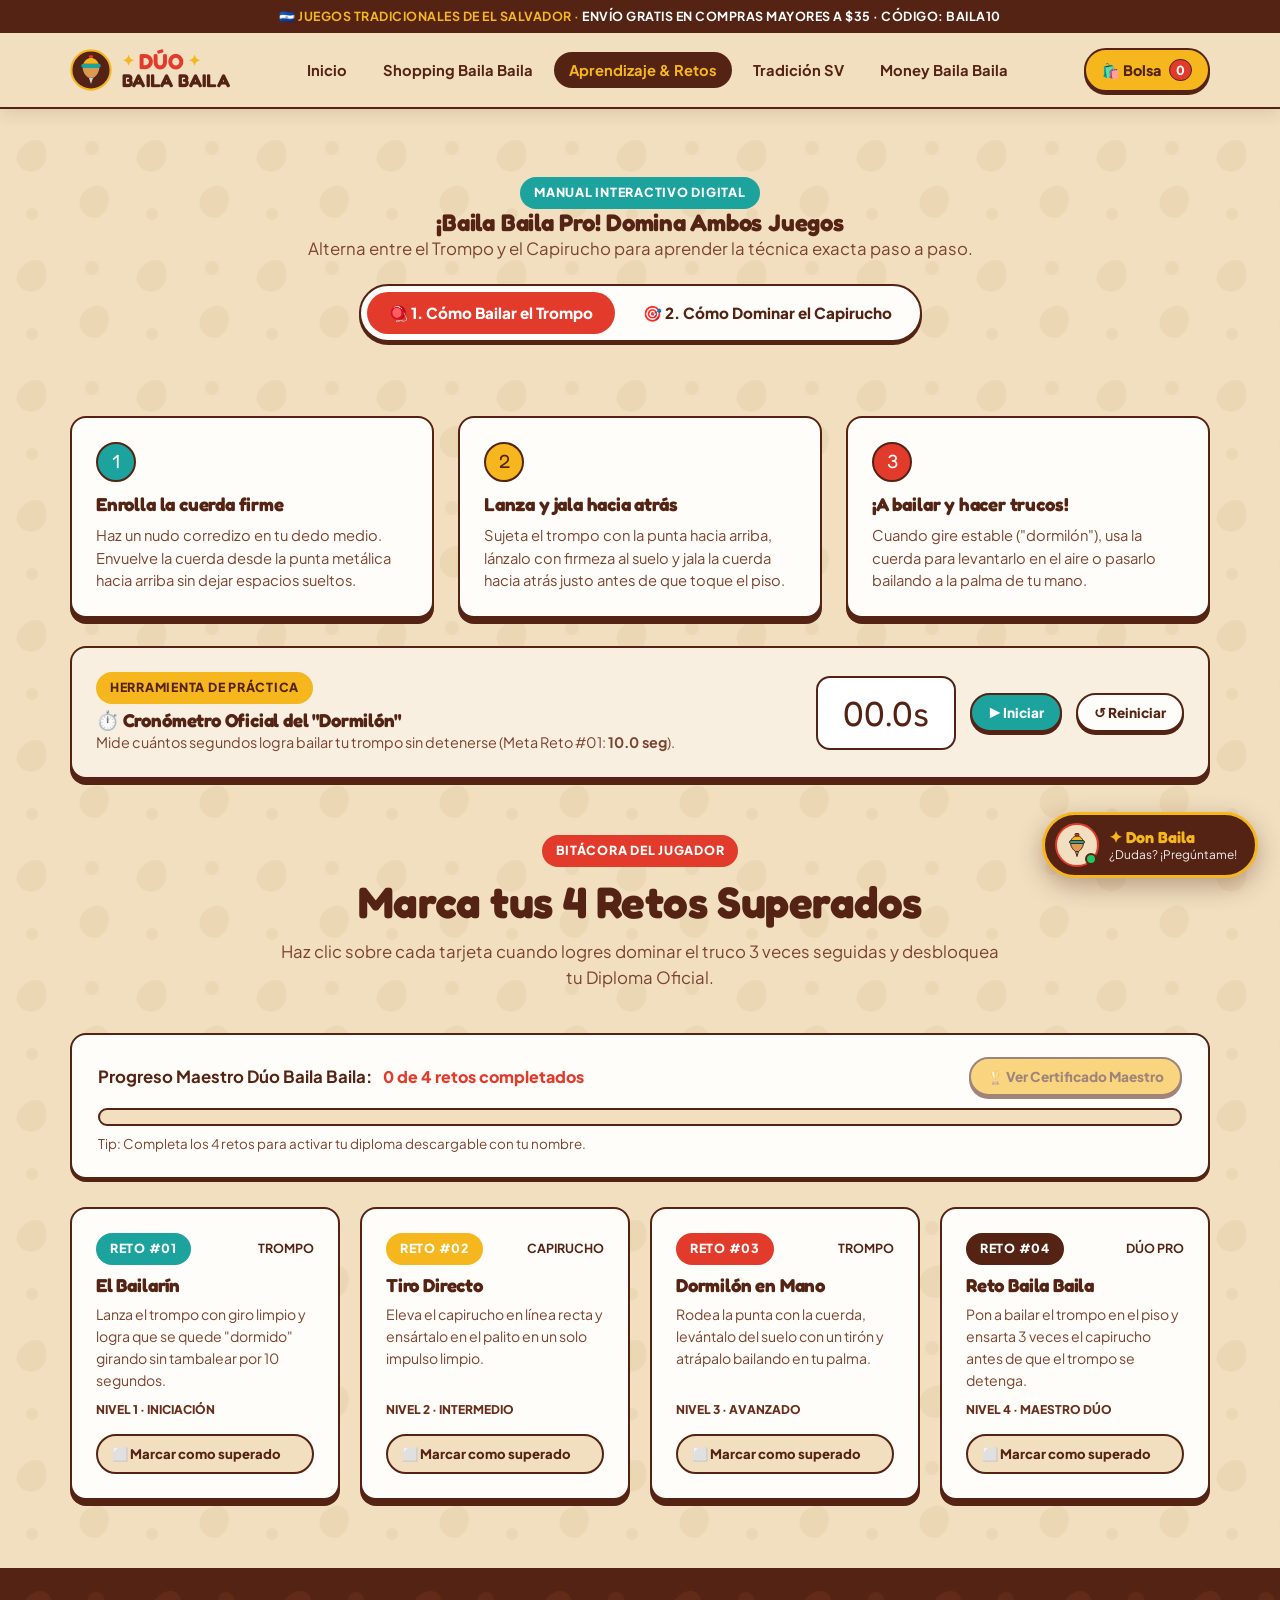
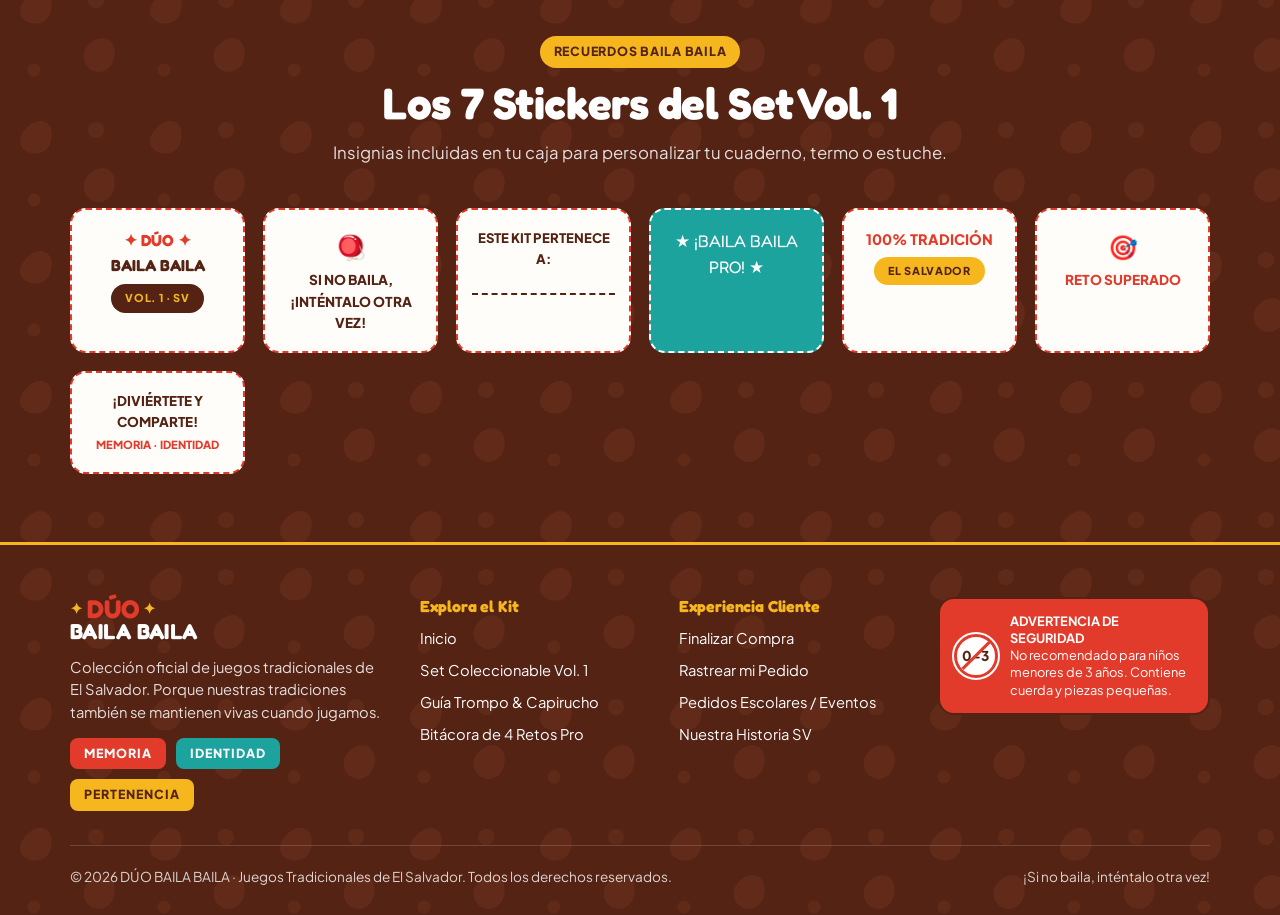
==== academia.html @ 1959f668 "Add files via upload" ====
<!DOCTYPE html>
<html lang="es">
<head>
  <meta charset="UTF-8">
  <meta name="viewport" content="width=device-width, initial-scale=1.0">
  <title>Academia & Retos Pro | DÚO BAILA BAILA</title>
  <link rel="stylesheet" href="css/styles.css">
</head>
<body>
  <div id="siteHeader"></div>

  <main>
    <!-- GUÍA INTERACTIVA PASO A PASO -->
    <section class="section" style="padding-bottom:36px;">
      <div class="container">
        <div class="section-header">
          <span class="badge-pill turquoise">Manual Interactivo Digital</span>
          <h1>¡Baila Baila Pro! Domina Ambos Juegos</h1>
          <p>Alterna entre el Trompo y el Capirucho para aprender la técnica exacta paso a paso.</p>

          <div style="margin-top:22px;">
            <div class="tabs-nav">
              <button class="tab-btn active" onclick="switchGuideTab('trompo', this)">🪀 1. Cómo Bailar el Trompo</button>
              <button class="tab-btn" onclick="switchGuideTab('capirucho', this)">🎯 2. Cómo Dominar el Capirucho</button>
            </div>
          </div>
        </div>

        <!-- TAB TROMPO -->
        <div class="tab-panel active" id="panel-trompo">
          <div class="cards-grid-3">
            <div class="craft-card">
              <span class="step-number" style="background:var(--turquoise); color:#FFF;">1</span>
              <h3 style="margin-bottom:8px;">Enrolla la cuerda firme</h3>
              <p style="font-size:0.92rem; color:var(--choco-soft);">Haz un nudo corredizo en tu dedo medio. Envuelve la cuerda desde la punta metálica hacia arriba sin dejar espacios sueltos.</p>
            </div>
            <div class="craft-card">
              <span class="step-number" style="background:var(--gold); color:var(--choco-dark);">2</span>
              <h3 style="margin-bottom:8px;">Lanza y jala hacia atrás</h3>
              <p style="font-size:0.92rem; color:var(--choco-soft);">Sujeta el trompo con la punta hacia arriba, lánzalo con firmeza al suelo y jala la cuerda hacia atrás justo antes de que toque el piso.</p>
            </div>
            <div class="craft-card">
              <span class="step-number" style="background:var(--coral); color:#FFF;">3</span>
              <h3 style="margin-bottom:8px;">¡A bailar y hacer trucos!</h3>
              <p style="font-size:0.92rem; color:var(--choco-soft);">Cuando gire estable ("dormilón"), usa la cuerda para levantarlo en el aire o pasarlo bailando a la palma de tu mano.</p>
            </div>
          </div>
        </div>

        <!-- TAB CAPIRUCHO -->
        <div class="tab-panel" id="panel-capirucho">
          <div class="cards-grid-3">
            <div class="craft-card">
              <span class="step-number" style="background:var(--turquoise); color:#FFF;">1</span>
              <h3 style="margin-bottom:8px;">Sujeta el palito en vertical</h3>
              <p style="font-size:0.92rem; color:var(--choco-soft);">Deja colgar la campana del capirucho completamente quieta para evitar que se balancee hacia los lados.</p>
            </div>
            <div class="craft-card">
              <span class="step-number" style="background:var(--gold); color:var(--choco-dark);">2</span>
              <h3 style="margin-bottom:8px;">Impulso recto hacia arriba</h3>
              <p style="font-size:0.92rem; color:var(--choco-soft);">Flexiona levemente las rodillas y eleva la muñeca con suavidad para que el capirucho suba verticalmente.</p>
            </div>
            <div class="craft-card">
              <span class="step-number" style="background:var(--coral); color:#FFF;">3</span>
              <h3 style="margin-bottom:8px;">¡Ensarta en el punto más alto!</h3>
              <p style="font-size:0.92rem; color:var(--choco-soft);">Mantén la vista en el orificio y acompaña la caída bajando un poco la mano para suavizar el impacto.</p>
            </div>
          </div>
        </div>

        <!-- CRONÓMETRO PARA EL RETO DEL DORMILÓN -->
        <div class="craft-card" style="margin-top:28px; background:var(--surface-soft); flex-direction:row; justify-content:space-between; align-items:center; flex-wrap:wrap; gap:18px;">
          <div>
            <span class="badge-pill gold" style="margin-bottom:6px;">Herramienta de Práctica</span>
            <h3>⏱️ Cronómetro Oficial del "Dormilón"</h3>
            <p style="font-size:0.9rem; color:var(--choco-soft);">Mide cuántos segundos logra bailar tu trompo sin detenerse (Meta Reto #01: <strong>10.0 seg</strong>).</p>
          </div>
          <div style="display:flex; align-items:center; gap:14px; flex-wrap:wrap;">
            <div id="timerDisplay" style="font-family:var(--font-display); font-size:2.2rem; background:#FFF; border:2.5px solid var(--choco-dark); padding:8px 20px; border-radius:14px; min-width:140px; text-align:center;">00.0s</div>
            <button class="btn btn-turquoise btn-sm" id="timerStartBtn" onclick="toggleTimer()">▶ Iniciar</button>
            <button class="btn btn-cream btn-sm" onclick="resetTimer()">↺ Reiniciar</button>
          </div>
        </div>
      </div>
    </section>

    <!-- BITÁCORA INTERACTIVA DE 4 RETOS PRO -->
    <section class="section" id="retos" style="padding-top:20px;">
      <div class="container">
        <div class="section-header">
          <span class="badge-pill coral">Bitácora del Jugador</span>
          <h2>Marca tus 4 Retos Superados</h2>
          <p>Haz clic sobre cada tarjeta cuando logres dominar el truco 3 veces seguidas y desbloquea tu Diploma Oficial.</p>
        </div>

        <div class="progress-box">
          <div style="display:flex; justify-content:space-between; align-items:center; flex-wrap:wrap; gap:10px;">
            <div>
              <strong style="font-size:1.05rem;">Progreso Maestro Dúo Baila Baila:</strong>
              <span id="progressLabel" style="color:var(--coral); font-weight:800; margin-left:8px;">0 de 4 retos completados</span>
            </div>
            <button class="btn btn-gold btn-sm" id="openCertBtn" onclick="openCertificateModal()" disabled style="opacity:0.55;">
              🏆 Ver Certificado Maestro
            </button>
          </div>
          <div class="progress-track">
            <div class="progress-fill" id="challengesProgressFill"></div>
          </div>
          <p style="font-size:0.84rem; color:var(--choco-soft);">Tip: Completa los 4 retos para activar tu diploma descargable con tu nombre.</p>
        </div>

        <div class="cards-grid-4" id="challengesGrid"></div>
      </div>
    </section>

    <!-- GALERÍA DE LOS 7 STICKERS COLECCIONABLES -->
    <section class="section bg-choco-pattern">
      <div class="container">
        <div class="section-header">
          <span class="badge-pill gold">Recuerdos Baila Baila</span>
          <h2 style="color:#FFFFFF;">Los 7 Stickers del Set Vol. 1</h2>
          <p style="color:rgba(255,255,255,0.85);">Insignias incluidas en tu caja para personalizar tu cuaderno, termo o estuche.</p>
        </div>

        <div class="stickers-showcase" style="color:var(--choco-dark);">
          <div class="sticker-item">
            <div style="font-weight:900; color:var(--coral); font-family:var(--font-display);">✦ DÚO ✦</div>
            <div style="font-weight:900; font-family:var(--font-display); margin-bottom:6px;">BAILA BAILA</div>
            <span class="badge-pill" style="font-size:0.68rem;">VOL. 1 · SV</span>
          </div>
          <div class="sticker-item">
            <div style="font-size:1.5rem; margin-bottom:4px;">🪀</div>
            <div style="font-weight:800; font-size:0.85rem;">SI NO BAILA, ¡INTÉNTALO OTRA VEZ!</div>
          </div>
          <div class="sticker-item">
            <div style="font-weight:800; font-size:0.82rem; margin-bottom:8px;">ESTE KIT PERTENECE A:</div>
            <div style="border-bottom:2px dashed var(--choco-dark); height:18px;"></div>
          </div>
          <div class="sticker-item" style="background:var(--turquoise); color:#FFF; border-color:#FFF;">
            <div style="font-family:var(--font-display); font-size:1.05rem;">★ ¡BAILA BAILA PRO! ★</div>
          </div>
          <div class="sticker-item">
            <div style="font-weight:900; color:var(--coral); font-size:0.9rem;">100% TRADICIÓN</div>
            <span class="badge-pill gold" style="font-size:0.68rem; margin-top:6px;">EL SALVADOR</span>
          </div>
          <div class="sticker-item">
            <div style="font-size:1.5rem; margin-bottom:4px;">🎯</div>
            <div style="font-weight:900; font-size:0.85rem; color:var(--coral);">RETO SUPERADO</div>
          </div>
          <div class="sticker-item">
            <div style="font-weight:900; font-size:0.84rem;">¡DIVIÉRTETE Y COMPARTE!</div>
            <div style="font-size:0.7rem; color:var(--coral); font-weight:800; margin-top:4px;">MEMORIA · IDENTIDAD</div>
          </div>
        </div>
      </div>
    </section>
  </main>

  <!-- MODAL CERTIFICADO MAESTRO -->
  <div class="modal-overlay" id="certModal" onclick="if(event.target===this) closeCertModal()">
    <div class="modal-box" style="background:var(--bg-cream); border:4px solid var(--choco-dark); text-align:center;">
      <button class="modal-close no-print" onclick="closeCertModal()">✕</button>
      <div style="border:3px double var(--coral); border-radius:18px; padding:26px; background:var(--surface-card);">
        <span class="badge-pill gold">DIPLOMA OFICIAL · VOL. 1</span>
        <h2 style="font-size:1.9rem; margin:14px 0 6px; color:var(--coral);">¡MAESTRO DÚO BAILA BAILA!</h2>
        <p style="font-size:0.92rem; color:var(--choco-soft);">Se otorga el presente reconocimiento tradicional a:</p>

        <div style="margin:16px auto; max-width:340px;">
          <input type="text" id="certPlayerNameInput" class="form-control" placeholder="Escribe tu nombre aquí..." style="text-align:center; font-family:var(--font-display); font-size:1.25rem;" oninput="Storage.savePlayerName(this.value)">
        </div>

        <p style="font-size:0.9rem; margin-bottom:18px;">
          Por haber superado con éxito los <strong>4 Retos Oficiales</strong> de Trompo y Capirucho, manteniendo vivas las tradiciones de <strong>El Salvador</strong>.
        </p>

        <div class="pillars-row" style="justify-content:center; margin-bottom:20px;">
          <span class="pillar-chip">MEMORIA</span>
          <span class="pillar-chip">IDENTIDAD</span>
          <span class="pillar-chip">PERTENENCIA</span>
        </div>

        <button class="btn btn-coral no-print" onclick="window.print()">🖨️ Imprimir / Guardar PDF</button>
      </div>
    </div>
  </div>

  <div id="siteFooter"></div>

  <script src="js/app.js"></script>
  <script>
    injectSharedShell('academia');

    const CHALLENGES_DATA = [
      {
        id: 'reto-1',
        num: 'RETO #01',
        toy: 'TROMPO',
        level: 'NIVEL 1 · INICIACIÓN',
        color: 'var(--turquoise)',
        title: 'El Bailarín',
        desc: 'Lanza el trompo con giro limpio y logra que se quede "dormido" girando sin tambalear por 10 segundos.'
      },
      {
        id: 'reto-2',
        num: 'RETO #02',
        toy: 'CAPIRUCHO',
        level: 'NIVEL 2 · INTERMEDIO',
        color: 'var(--gold)',
        title: 'Tiro Directo',
        desc: 'Eleva el capirucho en línea recta y ensártalo en el palito en un solo impulso limpio.'
      },
      {
        id: 'reto-3',
        num: 'RETO #03',
        toy: 'TROMPO',
        level: 'NIVEL 3 · AVANZADO',
        color: 'var(--coral)',
        title: 'Dormilón en Mano',
        desc: 'Rodea la punta con la cuerda, levántalo del suelo con un tirón y atrápalo bailando en tu palma.'
      },
      {
        id: 'reto-4',
        num: 'RETO #04',
        toy: 'DÚO PRO',
        level: 'NIVEL 4 · MAESTRO DÚO',
        color: 'var(--choco-dark)',
        title: 'Reto Baila Baila',
        desc: 'Pon a bailar el trompo en el piso y ensarta 3 veces el capirucho antes de que el trompo se detenga.'
      }
    ];

    function switchGuideTab(tabName, btnEl) {
      document.querySelectorAll('.tab-btn').forEach(b => b.classList.remove('active'));
      document.querySelectorAll('.tab-panel').forEach(p => p.classList.remove('active'));
      btnEl.classList.add('active');
      document.getElementById('panel-' + tabName).classList.add('active');
    }

    function renderChallenges() {
      const completed = Storage.getChallenges();
      const grid = document.getElementById('challengesGrid');
      grid.innerHTML = CHALLENGES_DATA.map(ch => {
        const isDone = completed.includes(ch.id);
        return `
          <div class="craft-card challenge-card ${isDone ? 'completed' : ''}" onclick="toggleChallenge('${ch.id}')">
            <div style="display:flex; justify-content:space-between; align-items:center; margin-bottom:10px;">
              <span class="badge-pill" style="background:${ch.color}; color:#FFF;">${ch.num}</span>
              <strong style="font-size:0.78rem;">${ch.toy}</strong>
            </div>
            <h3 style="margin-bottom:8px;">${ch.title}</h3>
            <p style="font-size:0.88rem; color:var(--choco-soft); flex:1;">${ch.desc}</p>
            <div style="font-size:0.75rem; font-weight:800; margin-top:10px; color:var(--choco-mid);">${ch.level}</div>
            <div class="challenge-check">
              ${isDone ? '✅ ¡Reto Superado!' : '⬜ Marcar como superado'}
            </div>
          </div>
        `;
      }).join('');

      const count = completed.length;
      const pct = (count / CHALLENGES_DATA.length) * 100;
      document.getElementById('progressLabel').textContent = `${count} de 4 retos completados`;
      document.getElementById('challengesProgressFill').style.width = pct + '%';

      const certBtn = document.getElementById('openCertBtn');
      if (count === 4) {
        certBtn.disabled = false;
        certBtn.style.opacity = '1';
      } else {
        certBtn.disabled = true;
        certBtn.style.opacity = '0.55';
      }
    }

    function toggleChallenge(id) {
      let completed = Storage.getChallenges();
      if (completed.includes(id)) {
        completed = completed.filter(c => c !== id);
      } else {
        completed.push(id);
        showToast('⭐ ¡Reto marcado como superado!');
        if (completed.length === 4) {
          setTimeout(() => {
            showToast('🏆 ¡Felicidades! Desbloqueaste tu Certificado Maestro');
            openCertificateModal();
          }, 450);
        }
      }
      Storage.saveChallenges(completed);
      renderChallenges();
    }

    function openCertificateModal() {
      const input = document.getElementById('certPlayerNameInput');
      input.value = Storage.getPlayerName();
      document.getElementById('certModal').classList.add('open');
    }

    function closeCertModal() {
      document.getElementById('certModal').classList.remove('open');
    }

    /* Cronómetro */
    let timerInterval = null;
    let elapsedTenths = 0;

    function toggleTimer() {
      const btn = document.getElementById('timerStartBtn');
      if (timerInterval) {
        clearInterval(timerInterval);
        timerInterval = null;
        btn.textContent = '▶ Continuar';
        if (elapsedTenths >= 100) {
          showToast('🔥 ¡Superaste los 10 segundos del Reto #01!');
        }
      } else {
        btn.textContent = '⏸ Pausar';
        timerInterval = setInterval(() => {
          elapsedTenths++;
          const secs = (elapsedTenths / 10).toFixed(1).padStart(4, '0');
          document.getElementById('timerDisplay').textContent = `${secs}s`;
        }, 100);
      }
    }

    function resetTimer() {
      clearInterval(timerInterval);
      timerInterval = null;
      elapsedTenths = 0;
      document.getElementById('timerDisplay').textContent = '00.0s';
      document.getElementById('timerStartBtn').textContent = '▶ Iniciar';
    }

    renderChallenges();
  </script>
</body>
</html>
---- css/styles.css ----
/* ==========================================================================
   DÚO BAILA BAILA — Sistema de Diseño Artesanal (El Salvador)
   Paleta oficial extraída del empaque Vol. 1:
   - Crema cálido: #F1DFC0 / Patrón orgánico: #E6CFA9
   - Café chocolate: #542314 / #682E1C
   - Rojo coral: #E33B2B
   - Amarillo dorado: #F6B61E
   - Turquesa artesanal: #1CA39E
   ========================================================================== */

@import url('https://fonts.googleapis.com/css2?family=Fredoka:wght@600;700&family=Plus+Jakarta+Sans:wght@400;500;600;700;800&display=swap');

:root {
  --bg-cream: #F1DFC0;
  --bg-cream-dark: #E6CFA9;
  --surface-card: #FFFDF9;
  --surface-soft: #F9EFE0;
  --border-sand: #D6BC94;

  --choco-dark: #542314;
  --choco-mid: #682E1C;
  --choco-soft: #7C4330;

  --coral: #E33B2B;
  --coral-hover: #C92E20;
  --gold: #F6B61E;
  --gold-hover: #E0A10E;
  --turquoise: #1CA39E;
  --turquoise-dark: #15827E;
  --green-craft: #2E9E5B;

  --font-display: 'Fredoka', 'Arial Black', sans-serif;
  --font-body: 'Plus Jakarta Sans', -apple-system, BlinkMacSystemFont, sans-serif;

  --radius-sm: 10px;
  --radius-md: 16px;
  --radius-lg: 24px;
  --radius-pill: 999px;

  --shadow-stamp: 0 5px 0 var(--choco-dark);
  --shadow-stamp-sm: 0 3px 0 var(--choco-dark);
  --shadow-card: 0 10px 25px rgba(84, 35, 20, 0.08);
  --transition: 0.22s cubic-bezier(0.22, 1, 0.36, 1);
}

/* Reset & Base */
*, *::before, *::after {
  box-sizing: border-box;
  margin: 0;
  padding: 0;
}

html {
  scroll-behavior: smooth;
  font-size: 16px;
}

/* Compensación para anclas internas bajo la cabecera fija */
[id] {
  scroll-margin-top: 120px;
}

body {
  font-family: var(--font-body);
  color: var(--choco-dark);
  background-color: var(--bg-cream);
  background-image: url("data:image/svg+xml,%3Csvg xmlns='http://www.w3.org/2000/svg' width='120' height='120' viewBox='0 0 120 120'%3E%3Cpath d='M18,32 C30,12 52,18 45,42 C38,60 10,50 18,32 Z' fill='%23E6CFA9' fill-opacity='0.52'/%3E%3Cpath d='M82,74 C98,56 116,70 106,90 C96,108 72,92 82,74 Z' fill='%23E6CFA9' fill-opacity='0.52'/%3E%3Ccircle cx='92' cy='28' r='7' fill='%23E6CFA9' fill-opacity='0.48'/%3E%3Ccircle cx='32' cy='94' r='6' fill='%23E6CFA9' fill-opacity='0.48'/%3E%3C/svg%3E");
  line-height: 1.55;
  min-height: 100vh;
  display: flex;
  flex-direction: column;
}

main {
  flex: 1;
}

img, svg {
  display: block;
  max-width: 100%;
}

a {
  color: inherit;
  text-decoration: none;
}

button, input, select, textarea {
  font-family: inherit;
  color: inherit;
}

.container {
  width: 100%;
  max-width: 1180px;
  margin: 0 auto;
  padding: 0 20px;
}

/* Textura Chocolate Oscuro */
.bg-choco-pattern {
  background-color: var(--choco-dark);
  background-image: url("data:image/svg+xml,%3Csvg xmlns='http://www.w3.org/2000/svg' width='130' height='130' viewBox='0 0 130 130'%3E%3Cpath d='M22,36 C36,14 58,22 50,46 C42,64 12,54 22,36 Z' fill='%23682E1C' fill-opacity='0.65'/%3E%3Cpath d='M86,80 C102,60 122,74 112,96 C100,114 76,98 86,80 Z' fill='%23682E1C' fill-opacity='0.65'/%3E%3Ccircle cx='96' cy='32' r='8' fill='%23682E1C' fill-opacity='0.6'/%3E%3Ccircle cx='34' cy='102' r='6.5' fill='%23682E1C' fill-opacity='0.6'/%3E%3C/svg%3E");
  color: #FFFFFF;
}

/* Tipografía */
h1, h2, h3, h4, .font-display {
  font-family: var(--font-display);
  line-height: 1.15;
  letter-spacing: -0.01em;
}

.section {
  padding: 68px 0;
}

.section-header {
  text-align: center;
  max-width: 720px;
  margin: 0 auto 42px;
}

.section-header h2 {
  font-size: clamp(1.9rem, 3.6vw, 2.75rem);
  margin-top: 10px;
  margin-bottom: 12px;
}

.section-header p {
  font-size: 1.05rem;
  color: var(--choco-soft);
}

/* Badges & Sellos */
.badge-pill {
  display: inline-flex;
  align-items: center;
  gap: 8px;
  padding: 6px 14px;
  border-radius: var(--radius-pill);
  font-size: 0.78rem;
  font-weight: 800;
  text-transform: uppercase;
  letter-spacing: 0.06em;
  background: var(--choco-dark);
  color: var(--gold);
}

.badge-pill.coral {
  background: var(--coral);
  color: #FFFFFF;
}

.badge-pill.turquoise {
  background: var(--turquoise);
  color: #FFFFFF;
}

.badge-pill.gold {
  background: var(--gold);
  color: var(--choco-dark);
}

/* Botones estilo Sello Artesanal */
.btn {
  display: inline-flex;
  align-items: center;
  justify-content: center;
  gap: 9px;
  padding: 13px 24px;
  border-radius: var(--radius-pill);
  font-weight: 800;
  font-size: 0.95rem;
  border: 2.5px solid var(--choco-dark);
  cursor: pointer;
  transition: transform var(--transition), box-shadow var(--transition), background-color var(--transition);
  box-shadow: var(--shadow-stamp-sm);
  text-align: center;
}

.btn:hover {
  transform: translateY(-2px);
  box-shadow: var(--shadow-stamp);
}

.btn:active {
  transform: translateY(2px);
  box-shadow: 0 1px 0 var(--choco-dark);
}

.btn-coral {
  background: var(--coral);
  color: #FFFFFF;
}

.btn-coral:hover {
  background: var(--coral-hover);
}

.btn-gold {
  background: var(--gold);
  color: var(--choco-dark);
}

.btn-gold:hover {
  background: var(--gold-hover);
}

.btn-turquoise {
  background: var(--turquoise);
  color: #FFFFFF;
}

.btn-turquoise:hover {
  background: var(--turquoise-dark);
}

.btn-cream {
  background: var(--surface-card);
  color: var(--choco-dark);
}

.btn-cream:hover {
  background: var(--surface-soft);
}

.btn-sm {
  padding: 9px 16px;
  font-size: 0.85rem;
}

.btn-block {
  width: 100%;
}

/* ==========================================================================
   CABECERA FIJA Y NAVEGACIÓN MULTIPÁGINA
   ========================================================================== */
#siteHeader {
  position: sticky;
  top: 0;
  z-index: 900;
  width: 100%;
  box-shadow: 0 4px 16px rgba(84, 35, 20, 0.12);
}

.top-ribbon {
  background: var(--choco-dark);
  color: var(--gold);
  font-size: 0.78rem;
  font-weight: 700;
  text-align: center;
  padding: 7px 16px;
  letter-spacing: 0.04em;
}

.top-ribbon span {
  color: #FFFFFF;
}

.navbar {
  position: relative;
  background: rgba(241, 223, 192, 0.96);
  backdrop-filter: blur(10px);
  -webkit-backdrop-filter: blur(10px);
  border-bottom: 2.5px solid var(--choco-dark);
}

.nav-inner {
  display: flex;
  align-items: center;
  justify-content: space-between;
  height: 74px;
  gap: 16px;
}

.brand-logo {
  display: flex;
  align-items: center;
  gap: 10px;
}

.brand-wordmark {
  display: flex;
  flex-direction: column;
  line-height: 0.95;
}

.brand-duo {
  font-family: var(--font-display);
  font-size: 1.35rem;
  font-weight: 700;
  color: var(--coral);
  display: inline-flex;
  align-items: center;
  gap: 4px;
}

.brand-duo .rays {
  color: var(--gold);
  font-size: 0.95rem;
}

.brand-baila {
  font-family: var(--font-display);
  font-size: 1.15rem;
  font-weight: 700;
  color: var(--choco-dark);
  letter-spacing: 0.02em;
}

.nav-links {
  display: flex;
  align-items: center;
  gap: 6px;
  list-style: none;
}

.nav-links a {
  padding: 9px 15px;
  border-radius: var(--radius-pill);
  font-weight: 700;
  font-size: 0.92rem;
  color: var(--choco-dark);
  transition: background var(--transition), color var(--transition);
}

.nav-links a:hover {
  background: rgba(84, 35, 20, 0.09);
}

.nav-links a.active {
  background: var(--choco-dark);
  color: var(--gold);
}

.nav-actions {
  display: flex;
  align-items: center;
  gap: 10px;
}

.cart-trigger {
  position: relative;
  display: inline-flex;
  align-items: center;
  gap: 8px;
  padding: 9px 16px;
  border-radius: var(--radius-pill);
  background: var(--gold);
  border: 2.5px solid var(--choco-dark);
  font-weight: 800;
  font-size: 0.9rem;
  cursor: pointer;
  box-shadow: var(--shadow-stamp-sm);
  transition: transform var(--transition);
}

.cart-trigger:hover {
  transform: translateY(-2px);
}

.cart-badge {
  background: var(--coral);
  color: #FFFFFF;
  min-width: 22px;
  height: 22px;
  padding: 0 6px;
  border-radius: var(--radius-pill);
  font-size: 0.78rem;
  font-weight: 800;
  display: inline-flex;
  align-items: center;
  justify-content: center;
  border: 1.5px solid var(--choco-dark);
}

.mobile-menu-btn {
  display: none;
  background: var(--surface-card);
  border: 2.5px solid var(--choco-dark);
  border-radius: 12px;
  width: 42px;
  height: 42px;
  align-items: center;
  justify-content: center;
  font-size: 1.3rem;
  cursor: pointer;
}

/* ==========================================================================
   HERO & ESCENA ILUSTRADA
   ========================================================================== */
.hero {
  padding: 54px 0 64px;
  overflow: hidden;
}

.hero-grid {
  display: grid;
  grid-template-columns: 1.08fr 0.92fr;
  gap: 42px;
  align-items: center;
}

.hero-title {
  font-size: clamp(2.35rem, 4.8vw, 3.65rem);
  margin: 14px 0 18px;
  color: var(--choco-dark);
}

.hero-title .highlight-coral {
  color: var(--coral);
  display: block;
}

.hero-lead {
  font-size: 1.1rem;
  color: var(--choco-mid);
  margin-bottom: 26px;
  max-width: 560px;
}

.hero-cta-group {
  display: flex;
  flex-wrap: wrap;
  gap: 14px;
  margin-bottom: 28px;
}

.pillars-row {
  display: flex;
  flex-wrap: wrap;
  gap: 10px;
}

.pillar-chip {
  background: var(--choco-dark);
  color: #FFFFFF;
  padding: 6px 14px;
  border-radius: 8px;
  font-size: 0.78rem;
  font-weight: 800;
  letter-spacing: 0.08em;
}

.hero-stage {
  position: relative;
  background: var(--surface-card);
  border: 3px solid var(--choco-dark);
  border-radius: var(--radius-lg);
  padding: 28px;
  box-shadow: 0 10px 0 var(--choco-dark);
}

.hero-stage-badge {
  position: absolute;
  top: -16px;
  right: 22px;
  background: var(--coral);
  color: #FFFFFF;
  border: 2.5px solid var(--choco-dark);
  padding: 6px 16px;
  border-radius: var(--radius-pill);
  font-weight: 800;
  font-size: 0.82rem;
  transform: rotate(3deg);
  box-shadow: var(--shadow-stamp-sm);
}

.float-slow {
  animation: floatAnim 4.5s ease-in-out infinite;
}

.float-delay {
  animation: floatAnim 5.2s ease-in-out 1.1s infinite;
}

@keyframes floatAnim {
  0%, 100% { transform: translateY(0px) rotate(0deg); }
  50% { transform: translateY(-9px) rotate(2deg); }
}

/* ==========================================================================
   TARJETAS DE PRODUCTO Y COMPONENTES DEL KIT
   ========================================================================== */
.cards-grid-3 {
  display: grid;
  grid-template-columns: repeat(3, 1fr);
  gap: 24px;
}

.cards-grid-4 {
  display: grid;
  grid-template-columns: repeat(4, 1fr);
  gap: 20px;
}

.craft-card {
  background: var(--surface-card);
  border: 2.5px solid var(--choco-dark);
  border-radius: var(--radius-md);
  padding: 24px;
  box-shadow: 0 6px 0 var(--choco-dark);
  transition: transform var(--transition), box-shadow var(--transition);
  display: flex;
  flex-direction: column;
}

.craft-card:hover {
  transform: translateY(-4px);
  box-shadow: 0 10px 0 var(--choco-dark);
}

.product-thumb {
  background: var(--bg-cream);
  border: 2px solid var(--border-sand);
  border-radius: var(--radius-sm);
  height: 195px;
  display: flex;
  align-items: center;
  justify-content: center;
  padding: 16px;
  margin-bottom: 18px;
  position: relative;
}

.product-tag {
  position: absolute;
  top: 10px;
  left: 10px;
  padding: 4px 10px;
  border-radius: var(--radius-pill);
  font-size: 0.72rem;
  font-weight: 800;
  text-transform: uppercase;
  border: 1.5px solid var(--choco-dark);
}

.product-price {
  font-family: var(--font-display);
  font-size: 1.6rem;
  color: var(--coral);
  margin: 10px 0 14px;
}

.product-price small {
  font-family: var(--font-body);
  font-size: 0.82rem;
  color: var(--choco-soft);
  font-weight: 600;
}

.product-actions {
  margin-top: auto;
  display: flex;
  gap: 8px;
  flex-wrap: wrap;
}

/* Filtros de Tienda */
.filter-bar {
  display: flex;
  flex-wrap: wrap;
  justify-content: center;
  gap: 10px;
  margin-bottom: 34px;
}

.filter-btn {
  padding: 9px 18px;
  border-radius: var(--radius-pill);
  border: 2px solid var(--choco-dark);
  background: var(--surface-card);
  font-weight: 700;
  font-size: 0.88rem;
  cursor: pointer;
  transition: all var(--transition);
}

.filter-btn.active, .filter-btn:hover {
  background: var(--choco-dark);
  color: var(--gold);
}

/* ==========================================================================
   ACADEMIA INTERACTIVA, TABS Y RETOS PRO
   ========================================================================== */
.tabs-nav {
  display: inline-flex;
  background: var(--surface-card);
  border: 2.5px solid var(--choco-dark);
  border-radius: var(--radius-pill);
  padding: 6px;
  gap: 6px;
  margin-bottom: 32px;
  box-shadow: var(--shadow-stamp-sm);
}

.tab-btn {
  padding: 11px 22px;
  border-radius: var(--radius-pill);
  border: none;
  background: transparent;
  font-weight: 800;
  font-size: 0.95rem;
  cursor: pointer;
  transition: all var(--transition);
}

.tab-btn.active {
  background: var(--coral);
  color: #FFFFFF;
}

.tab-panel {
  display: none;
}

.tab-panel.active {
  display: block;
  animation: fadeIn 0.3s ease;
}

@keyframes fadeIn {
  from { opacity: 0; transform: translateY(6px); }
  to { opacity: 1; transform: translateY(0); }
}

.step-number {
  width: 40px;
  height: 40px;
  border-radius: 50%;
  display: inline-flex;
  align-items: center;
  justify-content: center;
  font-family: var(--font-display);
  font-size: 1.2rem;
  border: 2px solid var(--choco-dark);
  margin-bottom: 12px;
}

/* Cronómetro y Bitácora */
.progress-box {
  background: var(--surface-card);
  border: 2.5px solid var(--choco-dark);
  border-radius: var(--radius-md);
  padding: 22px 26px;
  margin-bottom: 28px;
  box-shadow: var(--shadow-stamp-sm);
}

.progress-track {
  height: 18px;
  background: var(--bg-cream);
  border: 2px solid var(--choco-dark);
  border-radius: var(--radius-pill);
  overflow: hidden;
  margin: 12px 0 8px;
}

.progress-fill {
  height: 100%;
  width: 0%;
  background: linear-gradient(90deg, var(--turquoise), var(--gold), var(--coral));
  transition: width 0.4s ease;
}

.challenge-card {
  cursor: pointer;
  position: relative;
}

.challenge-card.completed {
  background: #F0FDF4;
  border-color: var(--green-craft);
}

.challenge-check {
  display: inline-flex;
  align-items: center;
  gap: 8px;
  margin-top: 14px;
  padding: 8px 14px;
  border-radius: var(--radius-pill);
  font-size: 0.82rem;
  font-weight: 800;
  border: 2px solid var(--choco-dark);
  background: var(--bg-cream);
}

.challenge-card.completed .challenge-check {
  background: var(--green-craft);
  color: #FFFFFF;
}

/* Galería de Stickers */
.stickers-showcase {
  display: grid;
  grid-template-columns: repeat(auto-fit, minmax(150px, 1fr));
  gap: 18px;
}

.sticker-item {
  background: var(--surface-card);
  border: 2.5px dashed var(--coral);
  border-radius: var(--radius-md);
  padding: 18px 14px;
  text-align: center;
  transition: transform var(--transition);
}

.sticker-item:hover {
  transform: scale(1.04) rotate(-1.5deg);
}

/* ==========================================================================
   CHECKOUT Y SIMULADOR DE PAGO
   ========================================================================== */
.checkout-grid {
  display: grid;
  grid-template-columns: 1.25fr 0.75fr;
  gap: 30px;
  align-items: start;
}

.form-group {
  margin-bottom: 16px;
}

.form-group label {
  display: block;
  font-weight: 700;
  font-size: 0.88rem;
  margin-bottom: 6px;
}

.form-control {
  width: 100%;
  padding: 12px 14px;
  border-radius: var(--radius-sm);
  border: 2px solid var(--choco-dark);
  background: #FFFFFF;
  font-size: 0.95rem;
  transition: border-color var(--transition), box-shadow var(--transition);
}

.form-control:focus {
  outline: none;
  border-color: var(--coral);
  box-shadow: 0 0 0 3px rgba(227, 59, 43, 0.18);
}

.form-row-2 {
  display: grid;
  grid-template-columns: 1fr 1fr;
  gap: 14px;
}

.payment-methods {
  display: grid;
  grid-template-columns: repeat(3, 1fr);
  gap: 10px;
  margin-bottom: 18px;
}

.pay-option {
  border: 2px solid var(--choco-dark);
  border-radius: var(--radius-sm);
  padding: 12px 10px;
  text-align: center;
  font-weight: 800;
  font-size: 0.84rem;
  cursor: pointer;
  background: var(--surface-soft);
  transition: all var(--transition);
}

.pay-option.active {
  background: var(--gold);
  box-shadow: var(--shadow-stamp-sm);
}

.virtual-card {
  background: linear-gradient(135deg, var(--choco-dark) 0%, #7C331D 100%);
  color: #FFFFFF;
  border-radius: var(--radius-md);
  padding: 22px;
  border: 2.5px solid var(--gold);
  margin-bottom: 18px;
  box-shadow: 0 8px 20px rgba(84, 35, 20, 0.25);
}

/* ==========================================================================
   DRAWER LATERAL DEL CARRITO Y MODALES
   ========================================================================== */
.drawer-backdrop {
  position: fixed;
  inset: 0;
  background: rgba(42, 16, 8, 0.62);
  z-index: 1100;
  opacity: 0;
  pointer-events: none;
  transition: opacity 0.25s ease;
}

.drawer-backdrop.open {
  opacity: 1;
  pointer-events: auto;
}

.cart-drawer {
  position: fixed;
  top: 0;
  right: 0;
  width: 100%;
  max-width: 420px;
  height: 100vh;
  background: var(--bg-cream);
  border-left: 3px solid var(--choco-dark);
  z-index: 1200;
  transform: translateX(100%);
  transition: transform 0.3s cubic-bezier(0.22, 1, 0.36, 1);
  display: flex;
  flex-direction: column;
}

.cart-drawer.open {
  transform: translateX(0);
}

.drawer-header {
  padding: 18px 22px;
  background: var(--choco-dark);
  color: #FFFFFF;
  display: flex;
  align-items: center;
  justify-content: space-between;
}

.drawer-body {
  flex: 1;
  overflow-y: auto;
  padding: 18px 22px;
}

.drawer-footer {
  padding: 18px 22px;
  background: var(--surface-card);
  border-top: 2.5px solid var(--choco-dark);
}

.cart-item-row {
  background: var(--surface-card);
  border: 2px solid var(--choco-dark);
  border-radius: var(--radius-sm);
  padding: 12px;
  margin-bottom: 12px;
  display: flex;
  justify-content: space-between;
  align-items: center;
  gap: 10px;
}

.qty-controls {
  display: inline-flex;
  align-items: center;
  gap: 6px;
  background: var(--bg-cream);
  border: 1.5px solid var(--choco-dark);
  border-radius: var(--radius-pill);
  padding: 2px 6px;
}

.qty-btn {
  width: 24px;
  height: 24px;
  border-radius: 50%;
  border: none;
  background: var(--choco-dark);
  color: #FFFFFF;
  font-weight: 800;
  cursor: pointer;
}

/* Modal Vista Rápida / Certificado */
.modal-overlay {
  position: fixed;
  inset: 0;
  background: rgba(42, 16, 8, 0.72);
  z-index: 1300;
  display: none;
  align-items: center;
  justify-content: center;
  padding: 20px;
}

.modal-overlay.open {
  display: flex;
}

.modal-box {
  background: var(--surface-card);
  border: 3px solid var(--choco-dark);
  border-radius: var(--radius-lg);
  max-width: 620px;
  width: 100%;
  max-height: 90vh;
  overflow-y: auto;
  padding: 28px;
  box-shadow: 0 12px 0 var(--choco-dark);
  position: relative;
}

.modal-close {
  position: absolute;
  top: 16px;
  right: 16px;
  width: 36px;
  height: 36px;
  border-radius: 50%;
  border: 2px solid var(--choco-dark);
  background: var(--coral);
  color: #FFFFFF;
  font-weight: 800;
  cursor: pointer;
}

/* Toast Notification */
.toast-container {
  position: fixed;
  bottom: 22px;
  left: 22px;
  z-index: 1500;
  display: flex;
  flex-direction: column;
  gap: 10px;
}

.toast {
  background: var(--choco-dark);
  color: #FFFFFF;
  border: 2.5px solid var(--gold);
  padding: 12px 18px;
  border-radius: var(--radius-pill);
  font-weight: 700;
  font-size: 0.9rem;
  box-shadow: 0 8px 20px rgba(0, 0, 0, 0.25);
  animation: fadeIn 0.25s ease;
}

/* ==========================================================================
   ASISTENTE VIRTUAL INTERACTIVO: "DON BAILA" (Guía Oficial de la Marca)
   ========================================================================== */
.don-baila-launcher {
  position: fixed;
  bottom: 22px;
  right: 22px;
  z-index: 1050;
  display: inline-flex;
  align-items: center;
  gap: 10px;
  background: var(--choco-dark);
  color: #FFFFFF;
  border: 3px solid var(--gold);
  border-radius: var(--radius-pill);
  padding: 8px 18px 8px 10px;
  cursor: pointer;
  box-shadow: 0 8px 24px rgba(84, 35, 20, 0.35);
  transition: transform var(--transition), box-shadow var(--transition);
}

.don-baila-launcher:hover {
  transform: translateY(-3px) scale(1.02);
  box-shadow: 0 12px 28px rgba(84, 35, 20, 0.42);
}

.don-baila-avatar {
  width: 44px;
  height: 44px;
  border-radius: 50%;
  background: var(--bg-cream);
  border: 2px solid var(--coral);
  display: flex;
  align-items: center;
  justify-content: center;
  flex-shrink: 0;
  position: relative;
}

.don-baila-online-dot {
  position: absolute;
  bottom: 0;
  right: 0;
  width: 12px;
  height: 12px;
  border-radius: 50%;
  background: #22C55E;
  border: 2px solid var(--choco-dark);
}

.don-baila-label {
  text-align: left;
  line-height: 1.15;
}

.don-baila-label strong {
  display: block;
  font-family: var(--font-display);
  font-size: 1rem;
  color: var(--gold);
}

.don-baila-label span {
  font-size: 0.74rem;
  color: #FFFFFF;
  opacity: 0.92;
}

.don-baila-panel {
  position: fixed;
  bottom: 92px;
  right: 22px;
  width: calc(100vw - 32px);
  max-width: 395px;
  height: 520px;
  max-height: calc(100vh - 120px);
  background: var(--surface-card);
  border: 3px solid var(--choco-dark);
  border-radius: var(--radius-lg);
  box-shadow: 0 12px 0 var(--choco-dark), 0 20px 40px rgba(42, 16, 8, 0.32);
  z-index: 1060;
  display: none;
  flex-direction: column;
  overflow: hidden;
  animation: fadeIn 0.24s ease;
}

.don-baila-panel.open {
  display: flex;
}

.db-chat-header {
  background: var(--choco-dark);
  color: #FFFFFF;
  padding: 14px 16px;
  display: flex;
  align-items: center;
  justify-content: space-between;
  border-bottom: 2.5px solid var(--gold);
}

.db-chat-messages {
  flex: 1;
  overflow-y: auto;
  padding: 14px;
  background-color: var(--bg-cream);
  display: flex;
  flex-direction: column;
  gap: 10px;
}

.db-msg {
  max-width: 86%;
  padding: 10px 14px;
  border-radius: 16px;
  font-size: 0.88rem;
  line-height: 1.45;
  border: 2px solid var(--choco-dark);
}

.db-msg.bot {
  align-self: flex-start;
  background: var(--surface-card);
  color: var(--choco-dark);
  border-bottom-left-radius: 4px;
}

.db-msg.user {
  align-self: flex-end;
  background: var(--coral);
  color: #FFFFFF;
  border-bottom-right-radius: 4px;
  font-weight: 600;
}

.db-msg-action {
  display: inline-block;
  margin-top: 8px;
  padding: 6px 12px;
  border-radius: var(--radius-pill);
  background: var(--gold);
  color: var(--choco-dark);
  font-weight: 800;
  font-size: 0.78rem;
  border: 1.5px solid var(--choco-dark);
  cursor: pointer;
}

.db-quick-chips {
  padding: 8px 12px;
  background: var(--surface-soft);
  border-top: 1.5px solid var(--border-sand);
  display: flex;
  gap: 6px;
  overflow-x: auto;
  scrollbar-width: none;
}

.db-quick-chips::-webkit-scrollbar {
  display: none;
}

.db-chip {
  white-space: nowrap;
  padding: 5px 11px;
  border-radius: var(--radius-pill);
  border: 1.5px solid var(--choco-dark);
  background: #FFFFFF;
  font-size: 0.76rem;
  font-weight: 700;
  cursor: pointer;
  transition: background var(--transition), color var(--transition);
}

.db-chip:hover {
  background: var(--turquoise);
  color: #FFFFFF;
}

.db-chat-form {
  display: flex;
  gap: 8px;
  padding: 10px 12px;
  background: var(--surface-card);
  border-top: 2px solid var(--choco-dark);
}

.db-chat-input {
  flex: 1;
  border: 2px solid var(--choco-dark);
  border-radius: var(--radius-pill);
  padding: 9px 14px;
  font-size: 0.88rem;
  background: #FFFFFF;
}

.db-chat-input:focus {
  outline: none;
  border-color: var(--coral);
}

.db-chat-send {
  width: 40px;
  height: 40px;
  border-radius: 50%;
  border: 2px solid var(--choco-dark);
  background: var(--coral);
  color: #FFFFFF;
  font-weight: 800;
  cursor: pointer;
  flex-shrink: 0;
}

/* Advertencia 0-3 & Footer */
.safety-banner {
  background: var(--coral);
  color: #FFFFFF;
  border: 2.5px solid var(--choco-dark);
  border-radius: var(--radius-md);
  padding: 16px 20px;
  display: flex;
  align-items: center;
  justify-content: space-between;
  gap: 16px;
  flex-wrap: wrap;
}

.age-03-icon {
  width: 44px;
  height: 44px;
  border-radius: 50%;
  background: #FFFFFF;
  color: var(--choco-dark);
  border: 3px solid var(--coral);
  outline: 2px solid #FFFFFF;
  display: inline-flex;
  align-items: center;
  justify-content: center;
  font-weight: 900;
  font-size: 0.85rem;
  position: relative;
  flex-shrink: 0;
}

.age-03-icon::after {
  content: "";
  position: absolute;
  width: 100%;
  height: 3px;
  background: var(--coral);
  transform: rotate(-45deg);
}

.site-footer {
  padding: 52px 0 28px;
  border-top: 3px solid var(--gold);
  margin-top: auto;
}

.footer-grid {
  display: grid;
  grid-template-columns: 1.4fr 1fr 1fr 1.2fr;
  gap: 32px;
  margin-bottom: 34px;
}

.footer-links {
  list-style: none;
  display: flex;
  flex-direction: column;
  gap: 9px;
  margin-top: 12px;
  font-size: 0.92rem;
}

.footer-links a:hover {
  color: var(--gold);
}

.footer-bottom {
  border-top: 1px solid rgba(255, 255, 255, 0.16);
  padding-top: 20px;
  display: flex;
  justify-content: space-between;
  flex-wrap: wrap;
  gap: 12px;
  font-size: 0.85rem;
  color: rgba(255, 255, 255, 0.8);
}

/* ==========================================================================
   RESPONSIVE
   ========================================================================== */
@media (max-width: 960px) {
  .hero-grid,
  .checkout-grid {
    grid-template-columns: 1fr;
  }

  .cards-grid-3 {
    grid-template-columns: repeat(2, 1fr);
  }

  .cards-grid-4 {
    grid-template-columns: repeat(2, 1fr);
  }

  .footer-grid {
    grid-template-columns: 1fr 1fr;
  }
}

@media (max-width: 720px) {
  .mobile-menu-btn {
    display: inline-flex;
  }

  .nav-links {
    position: absolute;
    top: 100%;
    left: 0;
    right: 0;
    background: var(--bg-cream);
    border-bottom: 3px solid var(--choco-dark);
    flex-direction: column;
    padding: 16px;
    display: none;
    box-shadow: 0 10px 20px rgba(84, 35, 20, 0.15);
  }

  .nav-links.open {
    display: flex;
  }

  .cards-grid-3,
  .cards-grid-4,
  .footer-grid,
  .form-row-2,
  .payment-methods {
    grid-template-columns: 1fr;
  }

  .don-baila-launcher {
    bottom: 14px;
    right: 14px;
    padding: 7px 14px 7px 8px;
  }

  .don-baila-panel {
    right: 14px;
    bottom: 80px;
    width: calc(100vw - 28px);
  }
}

@media print {
  #siteHeader, .navbar, .top-ribbon, .site-footer, .don-baila-launcher, .don-baila-panel, .no-print {
    display: none !important;
  }
  body {
    background: #FFFFFF !important;
  }
}
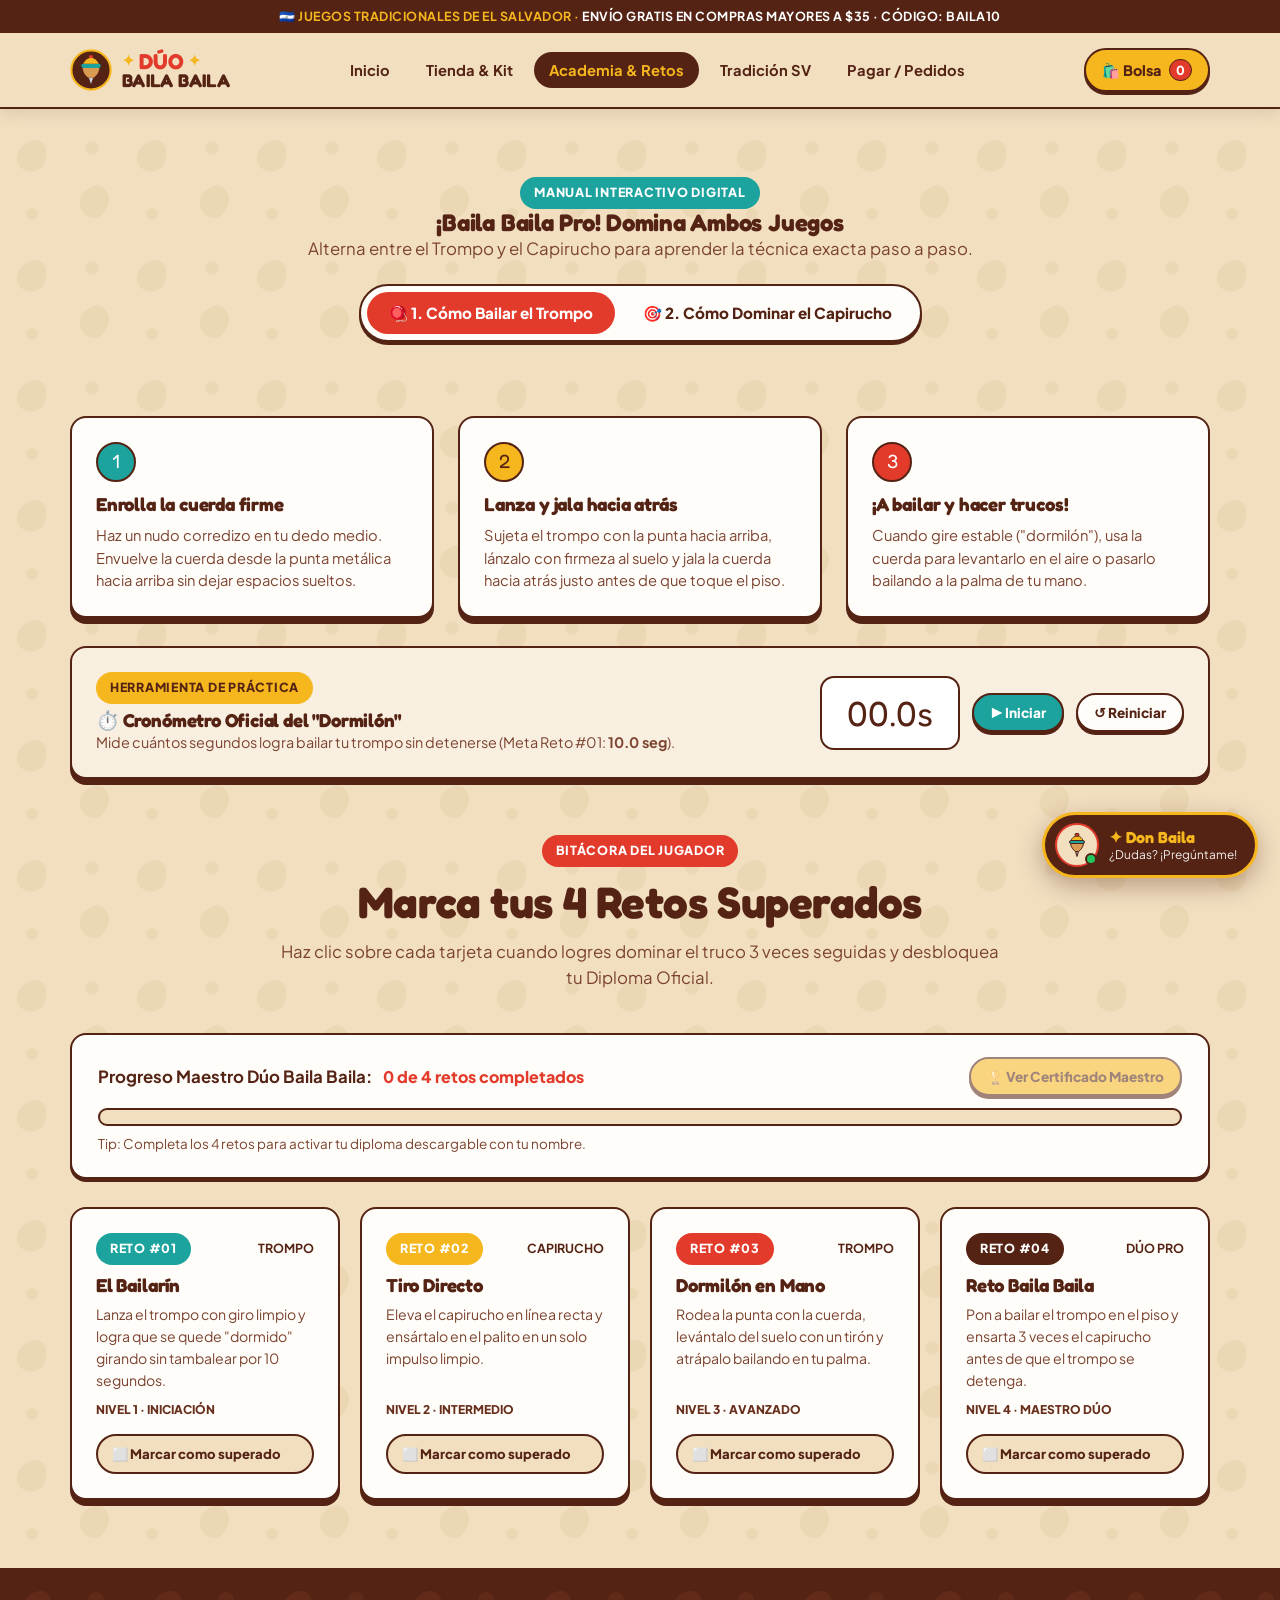
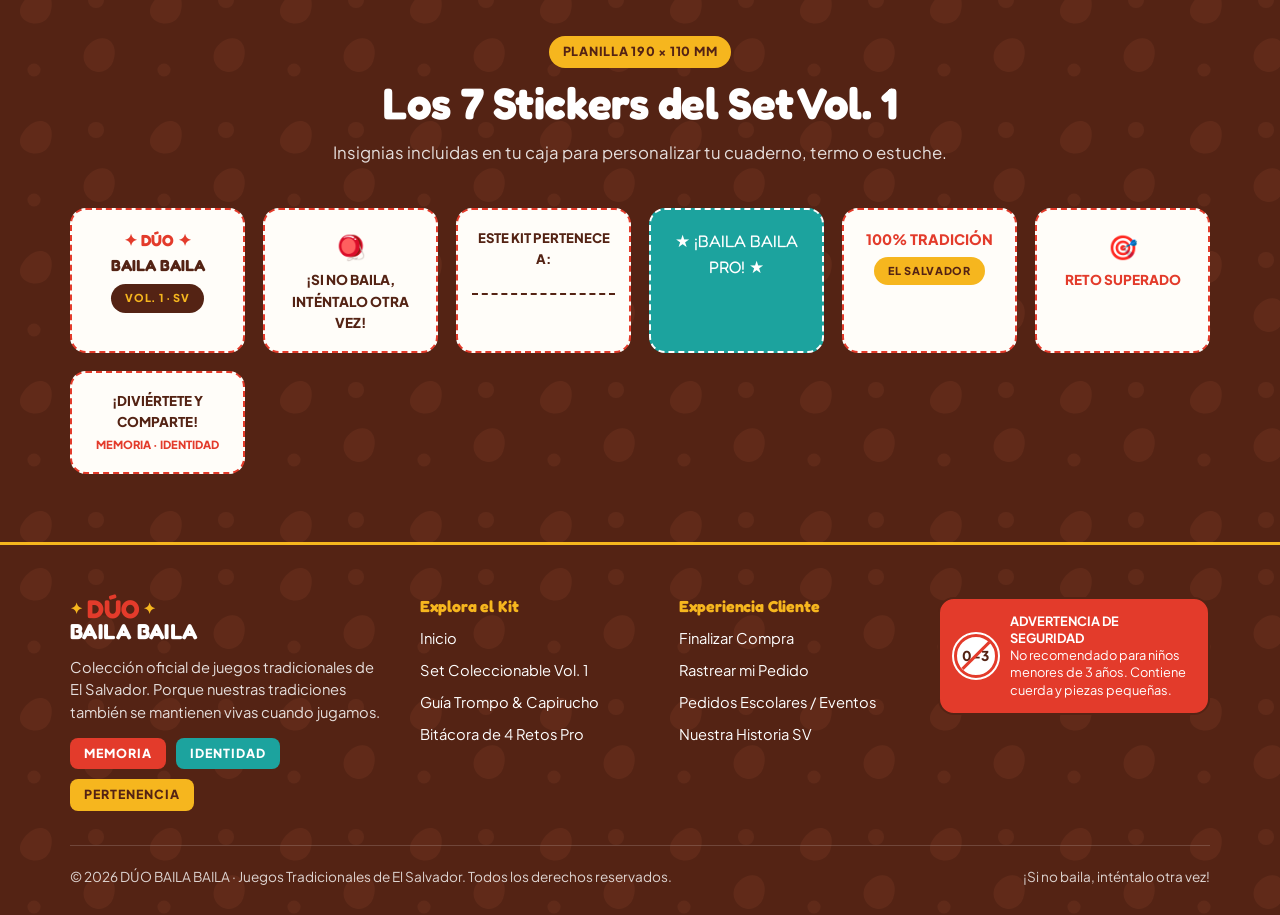
==== commit a7f308ab: "Add files via upload" ====
--- a/academia.html
+++ b/academia.html
@@ -75,7 +75,7 @@
             <h3>⏱️ Cronómetro Oficial del "Dormilón"</h3>
             <p style="font-size:0.9rem; color:var(--choco-soft);">Mide cuántos segundos logra bailar tu trompo sin detenerse (Meta Reto #01: <strong>10.0 seg</strong>).</p>
           </div>
-          <div style="display:flex; align-items:center; gap:14px; flex-wrap:wrap;">
+          <div class="timer-controls">
             <div id="timerDisplay" style="font-family:var(--font-display); font-size:2.2rem; background:#FFF; border:2.5px solid var(--choco-dark); padding:8px 20px; border-radius:14px; min-width:140px; text-align:center;">00.0s</div>
             <button class="btn btn-turquoise btn-sm" id="timerStartBtn" onclick="toggleTimer()">▶ Iniciar</button>
             <button class="btn btn-cream btn-sm" onclick="resetTimer()">↺ Reiniciar</button>
@@ -117,7 +117,7 @@
     <section class="section bg-choco-pattern">
       <div class="container">
         <div class="section-header">
-          <span class="badge-pill gold">Recuerdos Baila Baila</span>
+          <span class="badge-pill gold">Planilla 190 × 110 mm</span>
           <h2 style="color:#FFFFFF;">Los 7 Stickers del Set Vol. 1</h2>
           <p style="color:rgba(255,255,255,0.85);">Insignias incluidas en tu caja para personalizar tu cuaderno, termo o estuche.</p>
         </div>
@@ -130,7 +130,7 @@
           </div>
           <div class="sticker-item">
             <div style="font-size:1.5rem; margin-bottom:4px;">🪀</div>
-            <div style="font-weight:800; font-size:0.85rem;">SI NO BAILA, ¡INTÉNTALO OTRA VEZ!</div>
+            <div style="font-weight:800; font-size:0.85rem;">¡SI NO BAILA, INTÉNTALO OTRA VEZ!</div>
           </div>
           <div class="sticker-item">
             <div style="font-weight:800; font-size:0.82rem; margin-bottom:8px;">ESTE KIT PERTENECE A:</div>
--- a/css/styles.css
+++ b/css/styles.css
@@ -53,6 +53,7 @@
 html {
   scroll-behavior: smooth;
   font-size: 16px;
+  overflow-x: hidden;
 }
 
 /* Compensación para anclas internas bajo la cabecera fija */
@@ -67,8 +68,11 @@
   background-image: url("data:image/svg+xml,%3Csvg xmlns='http://www.w3.org/2000/svg' width='120' height='120' viewBox='0 0 120 120'%3E%3Cpath d='M18,32 C30,12 52,18 45,42 C38,60 10,50 18,32 Z' fill='%23E6CFA9' fill-opacity='0.52'/%3E%3Cpath d='M82,74 C98,56 116,70 106,90 C96,108 72,92 82,74 Z' fill='%23E6CFA9' fill-opacity='0.52'/%3E%3Ccircle cx='92' cy='28' r='7' fill='%23E6CFA9' fill-opacity='0.48'/%3E%3Ccircle cx='32' cy='94' r='6' fill='%23E6CFA9' fill-opacity='0.48'/%3E%3C/svg%3E");
   line-height: 1.55;
   min-height: 100vh;
+  min-height: 100dvh;
   display: flex;
   flex-direction: column;
+  overflow-x: hidden;
+  width: 100%;
 }
 
 main {
@@ -480,6 +484,50 @@
 @keyframes floatAnim {
   0%, 100% { transform: translateY(0px) rotate(0deg); }
   50% { transform: translateY(-9px) rotate(2deg); }
+}
+
+
+/* Grids auxiliares responsivos */
+.hero-toys-grid {
+  display: grid;
+  grid-template-columns: 1fr 1fr;
+  gap: 14px;
+  align-items: center;
+  margin: 14px 0;
+}
+
+.hero-toy-card {
+  background: var(--bg-cream);
+  border: 2px solid var(--border-sand);
+  border-radius: 16px;
+  padding: 14px;
+  text-align: center;
+}
+
+.quickview-grid {
+  display: grid;
+  grid-template-columns: 1fr 1.2fr;
+  gap: 20px;
+  align-items: center;
+  margin: 16px 0;
+}
+
+.timer-controls {
+  display: flex;
+  align-items: center;
+  gap: 12px;
+  flex-wrap: wrap;
+}
+
+.promo-banner-box {
+  border-radius: var(--radius-lg);
+  padding: 32px;
+  border: 3px solid var(--gold);
+  display: flex;
+  justify-content: space-between;
+  align-items: center;
+  flex-wrap: wrap;
+  gap: 20px;
 }
 
 /* ==========================================================================
@@ -817,6 +865,7 @@
   width: 100%;
   max-width: 420px;
   height: 100vh;
+  height: 100dvh;
   background: var(--bg-cream);
   border-left: 3px solid var(--choco-dark);
   z-index: 1200;
@@ -1026,6 +1075,7 @@
   max-width: 395px;
   height: 520px;
   max-height: calc(100vh - 120px);
+  max-height: calc(100dvh - 120px);
   background: var(--surface-card);
   border: 3px solid var(--choco-dark);
   border-radius: var(--radius-lg);
@@ -1241,7 +1291,7 @@
 }
 
 /* ==========================================================================
-   RESPONSIVE
+   RESPONSIVE (Tablets, Celulares Estándar y Pantallas Compactas 320px+)
    ========================================================================== */
 @media (max-width: 960px) {
   .hero-grid,
@@ -1262,7 +1312,15 @@
   }
 }
 
-@media (max-width: 720px) {
+@media (max-width: 768px) {
+  .section {
+    padding: 46px 0;
+  }
+
+  .section-header {
+    margin-bottom: 28px;
+  }
+
   .mobile-menu-btn {
     display: inline-flex;
   }
@@ -1275,33 +1333,257 @@
     background: var(--bg-cream);
     border-bottom: 3px solid var(--choco-dark);
     flex-direction: column;
-    padding: 16px;
+    padding: 14px 16px;
+    gap: 6px;
     display: none;
-    box-shadow: 0 10px 20px rgba(84, 35, 20, 0.15);
+    box-shadow: 0 12px 24px rgba(84, 35, 20, 0.18);
+    z-index: 950;
   }
 
   .nav-links.open {
     display: flex;
+  }
+
+  .nav-links li {
+    width: 100%;
+  }
+
+  .nav-links a {
+    display: block;
+    width: 100%;
+    text-align: center;
+    padding: 11px 16px;
   }
 
   .cards-grid-3,
   .cards-grid-4,
   .footer-grid,
   .form-row-2,
-  .payment-methods {
+  .payment-methods,
+  .quickview-grid {
     grid-template-columns: 1fr;
   }
 
+  /* Evita auto-zoom en iOS Safari al enfocar inputs */
+  .form-control,
+  .db-chat-input {
+    font-size: 16px;
+  }
+
+  /* Tabs de Academia apilados limpiamente en celular */
+  .tabs-nav {
+    display: flex;
+    flex-direction: column;
+    border-radius: var(--radius-md);
+    width: 100%;
+  }
+
+  .tab-btn {
+    width: 100%;
+    text-align: center;
+    padding: 11px 14px;
+    font-size: 0.9rem;
+  }
+
+  /* ASISTENTE "DON BAILA" EN CELULAR: SOLO LA RUEDITA CON EL LOGO */
   .don-baila-launcher {
-    bottom: 14px;
-    right: 14px;
-    padding: 7px 14px 7px 8px;
+    bottom: 16px;
+    right: 16px;
+    width: 56px;
+    height: 56px;
+    padding: 0;
+    border-radius: 50%;
+    justify-content: center;
+    gap: 0;
+  }
+
+  .don-baila-label {
+    display: none !important;
+  }
+
+  .don-baila-avatar {
+    width: 100%;
+    height: 100%;
+    border: none;
+  }
+
+  .don-baila-avatar svg {
+    width: 34px;
+    height: 34px;
+  }
+
+  .don-baila-online-dot {
+    bottom: 1px;
+    right: 1px;
+    width: 12px;
+    height: 12px;
   }
 
   .don-baila-panel {
-    right: 14px;
-    bottom: 80px;
-    width: calc(100vw - 28px);
+    left: 12px;
+    right: 12px;
+    bottom: 82px;
+    width: auto;
+    max-width: none;
+    height: min(460px, calc(100vh - 102px));
+    height: min(460px, calc(100dvh - 102px));
+    max-height: calc(100dvh - 102px);
+  }
+
+  /* Toast no tapa la ruedita de Don Baila en móvil */
+  .toast-container {
+    bottom: 18px;
+    left: 12px;
+    right: 80px;
+  }
+
+  .toast {
+    border-radius: var(--radius-md);
+    font-size: 0.84rem;
+    padding: 10px 14px;
+  }
+}
+
+@media (max-width: 480px) {
+  .container {
+    padding: 0 14px;
+  }
+
+  .top-ribbon {
+    font-size: 0.69rem;
+    padding: 5px 10px;
+    line-height: 1.3;
+  }
+
+  .nav-inner {
+    height: 66px;
+    gap: 8px;
+  }
+
+  .brand-logo {
+    gap: 7px;
+  }
+
+  .brand-logo svg {
+    width: 34px;
+    height: 34px;
+    flex-shrink: 0;
+  }
+
+  .brand-duo {
+    font-size: 1.12rem;
+  }
+
+  .brand-duo .rays {
+    font-size: 0.82rem;
+  }
+
+  .brand-baila {
+    font-size: 0.96rem;
+  }
+
+  .nav-actions {
+    gap: 6px;
+  }
+
+  .cart-trigger {
+    padding: 7px 11px;
+    font-size: 0.82rem;
+    gap: 5px;
+  }
+
+  .cart-badge {
+    min-width: 20px;
+    height: 20px;
+    font-size: 0.72rem;
+    padding: 0 5px;
+  }
+
+  .mobile-menu-btn {
+    width: 38px;
+    height: 38px;
+    font-size: 1.15rem;
+  }
+
+  .hero {
+    padding: 28px 0 42px;
+  }
+
+  .hero-lead {
+    font-size: 0.98rem;
+  }
+
+  .hero-cta-group {
+    flex-direction: column;
+  }
+
+  .hero-cta-group .btn {
+    width: 100%;
+  }
+
+  .hero-stage {
+    padding: 22px 14px 16px;
+  }
+
+  .hero-stage-badge {
+    right: 12px;
+    font-size: 0.72rem;
+    padding: 5px 12px;
+  }
+
+  .hero-toys-grid {
+    gap: 10px;
+  }
+
+  .hero-toy-card {
+    padding: 10px 8px;
+  }
+
+  .hero-toy-card svg {
+    width: 84px;
+    height: 84px;
+    margin: 0 auto;
+  }
+
+  .craft-card {
+    padding: 18px 16px;
+  }
+
+  .promo-banner-box {
+    padding: 22px 16px;
+  }
+
+  .promo-banner-box .btn {
+    width: 100%;
+  }
+
+  .timer-controls {
+    width: 100%;
+  }
+
+  .timer-controls #timerDisplay {
+    width: 100%;
+  }
+
+  .timer-controls .btn {
+    flex: 1;
+  }
+
+  .stickers-showcase {
+    grid-template-columns: repeat(2, 1fr);
+    gap: 12px;
+  }
+
+  .modal-overlay {
+    padding: 12px;
+  }
+
+  .modal-box {
+    padding: 20px 16px;
+  }
+
+  .virtual-card {
+    padding: 16px;
   }
 }
 
